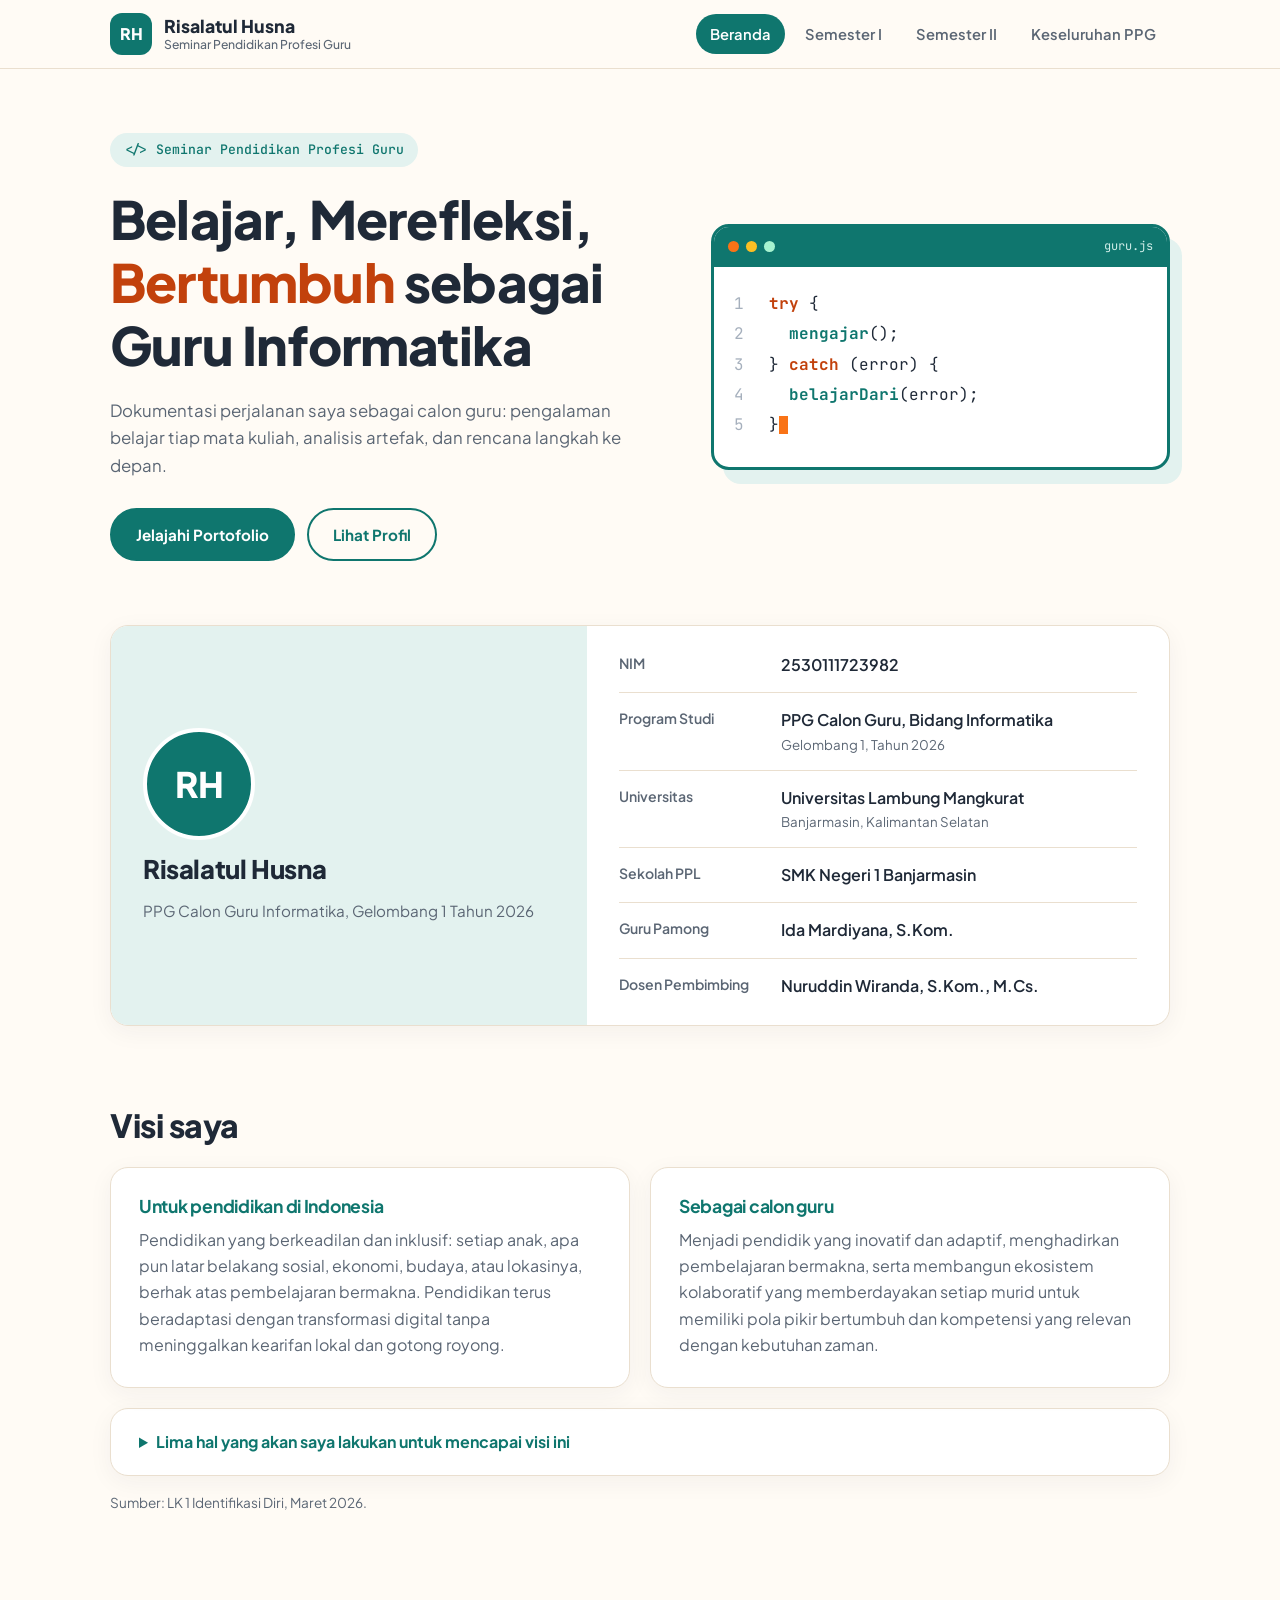
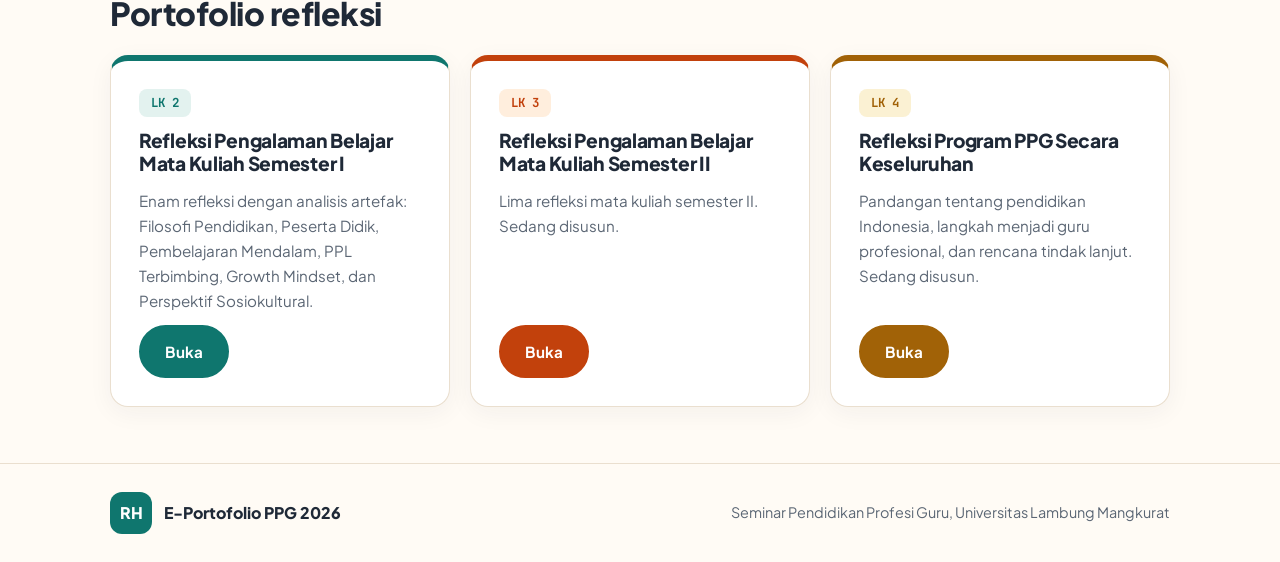
==== index.html @ b7bb1a1e "Upload awal proyek baru" ====
<!DOCTYPE html>
<html lang="id">
<head>
  <meta charset="UTF-8" />
  <meta name="viewport" content="width=device-width, initial-scale=1.0" />
  <title>E-Portofolio PPG 2026 | Risalatul Husna | Seminar Pendidikan Profesi Guru</title>
  <meta name="description" content="E-Portofolio refleksi PPG Calon Guru Informatika 2026 - Risalatul Husna, Universitas Lambung Mangkurat." />
  <link rel="preconnect" href="https://fonts.googleapis.com" />
  <link rel="preconnect" href="https://fonts.gstatic.com" crossorigin />
  <link href="https://fonts.googleapis.com/css2?family=Plus+Jakarta+Sans:wght@400;500;600;700;800&family=JetBrains+Mono:wght@400;500;700&display=swap" rel="stylesheet" />
  <link rel="stylesheet" href="assets/css/style.css" />
</head>
<body>

  <!-- NAVBAR -->
  <header class="nav">
    <div class="wrap">
      <a class="brand" href="index.html"><span class="logo">RH</span><span class="brand-t">Risalatul Husna<small>Seminar Pendidikan Profesi Guru</small></span></a>
      <nav aria-label="Menu utama">
        <ul>
          <li><a href="index.html" aria-current="page">Beranda</a></li>
          <li><a href="semester1/index.html">Semester I</a></li>
          <li><a href="semester2/index.html">Semester II</a></li>
          <li><a href="lk3/index.html">Keseluruhan PPG</a></li>
        </ul>
      </nav>
    </div>
  </header>

  <main>
    <!-- HERO -->
    <section class="hero">
      <div class="wrap">
        <div>
          <span class="tag">&lt;/&gt; Seminar Pendidikan Profesi Guru</span>
          <h1>Belajar, Merefleksi, <em>Bertumbuh</em> sebagai Guru Informatika</h1>
          <p>Dokumentasi perjalanan saya sebagai calon guru: pengalaman belajar tiap mata kuliah, analisis artefak, dan rencana langkah ke depan.</p>
          <div class="btns">
            <a class="btn" href="#portofolio">Jelajahi Portofolio</a>
            <a class="btn ghost" href="#profil">Lihat Profil</a>
          </div>
        </div>
        <div class="win" aria-label="Contoh kode: mengajar, menangkap error, belajar dari error">
          <div class="win-bar"><i></i><i></i><i></i><span>guru.js</span></div>
          <ol class="code">
            <li><span class="k">try</span> {</li>
            <li>  <span class="f">mengajar</span>();</li>
            <li>} <span class="k">catch</span> (error) {</li>
            <li>  <span class="f">belajarDari</span>(error);</li>
            <li>}<span class="caret"></span></li>
          </ol>
        </div>
      </div>
    </section>

    <!-- BIODATA -->
    <section id="profil" style="padding-top:24px">
      <div class="wrap">
        <div class="card bio">
          <div class="bio-id">
            <!-- Untuk memakai foto: ganti <div class="avatar">RH</div> dengan
                 <img class="avatar" src="assets/img/foto.jpg" alt="Foto Risalatul Husna" /> -->
            <div class="avatar" aria-hidden="true">RH</div>
            <h3>Risalatul Husna</h3>
            <p>PPG Calon Guru Informatika, Gelombang 1 Tahun 2026</p>
          </div>
          <dl>
            <div><dt>NIM</dt><dd>2530111723982</dd></div>
            <div><dt>Program Studi</dt><dd>PPG Calon Guru, Bidang Informatika<small>Gelombang 1, Tahun 2026</small></dd></div>
            <div><dt>Universitas</dt><dd>Universitas Lambung Mangkurat<small>Banjarmasin, Kalimantan Selatan</small></dd></div>
            <div><dt>Sekolah PPL</dt><dd>SMK Negeri 1 Banjarmasin</dd></div>
            <div><dt>Guru Pamong</dt><dd>Ida Mardiyana, S.Kom.</dd></div>
            <div><dt>Dosen Pembimbing</dt><dd>Nuruddin Wiranda, S.Kom., M.Cs.</dd></div>
          </dl>
        </div>
      </div>
    </section>

    <!-- VISI -->
    <section id="visi" style="padding-top:24px">
      <div class="wrap">
        <h2>Visi saya</h2>
        <div class="visi-grid">
          <div class="card visi">
            <h3>Untuk pendidikan di Indonesia</h3>
            <p>Pendidikan yang berkeadilan dan inklusif: setiap anak, apa pun latar belakang sosial, ekonomi, budaya, atau lokasinya, berhak atas pembelajaran bermakna. Pendidikan terus beradaptasi dengan transformasi digital tanpa meninggalkan kearifan lokal dan gotong royong.</p>
          </div>
          <div class="card visi">
            <h3>Sebagai calon guru</h3>
            <p>Menjadi pendidik yang inovatif dan adaptif, menghadirkan pembelajaran bermakna, serta membangun ekosistem kolaboratif yang memberdayakan setiap murid untuk memiliki pola pikir bertumbuh dan kompetensi yang relevan dengan kebutuhan zaman.</p>
          </div>
        </div>
        <details class="card langkah">
          <summary>Lima hal yang akan saya lakukan untuk mencapai visi ini</summary>
          <ol>
            <li>Terus meningkatkan kompetensi profesional, termasuk literasi sosiokultural dan literasi digital.</li>
            <li>Merancang pembelajaran yang fleksibel dan berpusat pada murid, sesuai keberagaman kebutuhan belajar.</li>
            <li>Berkolaborasi dengan siswa, orang tua, dan komunitas sekolah.</li>
            <li>Menumbuhkan growth mindset pada diri sendiri dan murid; kegagalan adalah bagian dari belajar.</li>
            <li>Merefleksikan praktik mengajar secara konsisten agar tetap relevan dan berpijak pada keadilan pendidikan.</li>
          </ol>
        </details>
        <p class="source">Sumber: LK 1 Identifikasi Diri, Maret 2026.</p>
      </div>
    </section>

    <!-- 3 PORTOFOLIO -->
    <section id="portofolio" style="padding-top:24px">
      <div class="wrap">
        <h2>Portofolio refleksi</h2>
        <div class="pf-grid">
          <article class="card pf">
            <span class="badge">LK 2</span>
            <h3>Refleksi Pengalaman Belajar Mata Kuliah Semester I</h3>
            <p>Enam refleksi dengan analisis artefak: Filosofi Pendidikan, Peserta Didik, Pembelajaran Mendalam, PPL Terbimbing, Growth Mindset, dan Perspektif Sosiokultural.</p>
            <a class="btn" href="semester1/index.html">Buka</a>
          </article>
          <article class="card pf s2">
            <span class="badge">LK 3</span>
            <h3>Refleksi Pengalaman Belajar Mata Kuliah Semester II</h3>
            <p>Lima refleksi mata kuliah semester II. Sedang disusun.</p>
            <a class="btn" href="semester2/index.html">Buka</a>
          </article>
          <article class="card pf s3">
            <span class="badge">LK 4</span>
            <h3>Refleksi Program PPG Secara Keseluruhan</h3>
            <p>Pandangan tentang pendidikan Indonesia, langkah menjadi guru profesional, dan rencana tindak lanjut. Sedang disusun.</p>
            <a class="btn" href="lk3/index.html">Buka</a>
          </article>
        </div>
      </div>
    </section>
  </main>

  <footer>
    <div class="wrap">
      <a class="brand" href="index.html"><span class="logo">RH</span> E-Portofolio PPG 2026</a>
      <span>Seminar Pendidikan Profesi Guru, Universitas Lambung Mangkurat</span>
    </div>
  </footer>

</body>
</html>
---- assets/css/style.css ----
/* =====================================================
   E-PORTOFOLIO PPG - RISALATUL HUSNA
   Satu file gaya untuk SEMUA halaman.
   Daftar isi:
   1. WARNA & FONT (ubah di sini)   7. KARTU PORTOFOLIO (beranda)
   2. DASAR                          8. FOOTER
   3. NAVBAR                         9. HALAMAN PORTOFOLIO (hub)
   4. HERO + JENDELA KODE           10. HALAMAN REFLEKSI (4C, artefak)
   5. BIODATA                       11. LK 3 + "SEGERA HADIR"
   6. VISI                          12. RESPONSIF
   ===================================================== */

/* ===== 1. WARNA & FONT ===== */
:root{
  --cream:#FFFBF5; --paper:#FFFFFF; --line:#EADFCF;
  --ink:#1F2937; --muted:#5B6674;
  --teal:#0F766E; --teal-l:#E3F2EF;
  --orange:#F97316; --orange-d:#C2410C; --orange-l:#FFEEDD;
  --mustard:#A16207; --mustard-l:#FBF1D3;
  /* warna 4C */
  --c-connection:#0F766E; --c-challenge:#C2410C; --c-concept:#6D28D9; --c-change:#4D7C0F;
  /* warna aksen halaman (diganti per portofolio lewat class di <body>) */
  --accent:var(--teal); --accent-l:var(--teal-l);
  --sans:'Plus Jakarta Sans',system-ui,sans-serif;
  --mono:'JetBrains Mono',ui-monospace,Consolas,monospace;
  --r:18px;
}
body.t-s2{--accent:var(--orange-d);--accent-l:var(--orange-l)}
body.t-s3{--accent:var(--mustard);--accent-l:var(--mustard-l)}

/* ===== 2. DASAR ===== */
*{box-sizing:border-box;margin:0;padding:0}
html{scroll-behavior:smooth}
body{font-family:var(--sans);background:var(--cream);color:var(--ink);line-height:1.65;font-size:1rem}
a{color:inherit}
.wrap{max-width:1100px;margin:0 auto;padding:0 20px}
section{padding:56px 0}
h1,h2,h3{line-height:1.2;letter-spacing:-.015em}
h2{font-size:clamp(1.5rem,3vw,2rem);font-weight:800;margin-bottom:22px}
.btn{display:inline-flex;align-items:center;gap:8px;padding:12px 24px;border-radius:999px;font-weight:700;font-size:.95rem;text-decoration:none;border:2px solid var(--accent);background:var(--accent);color:#fff}
.btn:hover{filter:brightness(1.1)}
.btn.ghost{background:transparent;color:var(--accent)}
.btn.ghost:hover{background:var(--accent-l);filter:none}
:focus-visible{outline:3px solid var(--orange);outline-offset:3px;border-radius:6px}
.card{background:var(--paper);border:1px solid var(--line);border-radius:var(--r);box-shadow:0 6px 24px rgba(31,41,55,.05)}

/* ===== 3. NAVBAR ===== */
.nav{position:sticky;top:0;z-index:20;background:rgba(255,251,245,.92);backdrop-filter:blur(8px);border-bottom:1px solid var(--line)}
.nav .wrap{display:flex;align-items:center;justify-content:space-between;gap:16px;min-height:68px;flex-wrap:wrap}
.brand{display:flex;align-items:center;gap:12px;text-decoration:none;font-weight:800;font-size:1.1rem}
.brand-t{display:flex;flex-direction:column;line-height:1.25}
.brand-t small{font-weight:500;font-size:.76rem;color:var(--muted)}
.logo{width:42px;height:42px;border-radius:12px;background:var(--teal);color:#fff;display:grid;place-items:center;font-weight:800;font-size:1rem}
.nav ul{display:flex;gap:6px;list-style:none;flex-wrap:wrap}
.nav ul a{display:block;padding:8px 14px;border-radius:999px;font-weight:600;font-size:.92rem;text-decoration:none;color:var(--muted)}
.nav ul a:hover{background:var(--teal-l);color:var(--teal)}
.nav ul a[aria-current="page"]{background:var(--teal);color:#fff}

/* ===== 4. HERO + JENDELA KODE ===== */
.hero{padding:64px 0 40px}
.hero .wrap{display:grid;grid-template-columns:1.1fr .9fr;gap:40px;align-items:center}
.tag{display:inline-block;font-family:var(--mono);font-size:.82rem;font-weight:500;color:var(--teal);background:var(--teal-l);padding:6px 14px;border-radius:999px;margin-bottom:20px}
.hero h1{font-size:clamp(2.1rem,5vw,3.3rem);font-weight:800;margin-bottom:20px}
.hero h1 em{font-style:normal;color:var(--orange-d)}
.hero p{color:var(--muted);max-width:46ch;margin-bottom:28px;font-size:1.05rem}
.hero .btns{display:flex;gap:12px;flex-wrap:wrap}
.win{position:relative;background:var(--paper);border:3px solid var(--teal);border-radius:18px;box-shadow:12px 14px 0 var(--teal-l);overflow:hidden}
.win-bar{background:var(--teal);padding:10px 14px;display:flex;gap:7px;align-items:center}
.win-bar i{width:11px;height:11px;border-radius:50%;background:var(--orange)}
.win-bar i:nth-child(2){background:#FBBF24}.win-bar i:nth-child(3){background:#A7F3D0}
.win-bar span{margin-left:auto;font-family:var(--mono);font-size:.75rem;color:#CFEDE8}
ol.code{list-style:none;counter-reset:n;font-family:var(--mono);font-size:clamp(.8rem,1.6vw,1rem);padding:22px 20px 26px;line-height:1.9}
ol.code li{counter-increment:n;white-space:pre}
ol.code li::before{content:counter(n);display:inline-block;width:2.2em;color:#A6B0BD}
.k{color:var(--orange-d);font-weight:700}.f{color:var(--teal);font-weight:700}.cm{color:#7A8594}
.caret{display:inline-block;width:.55em;height:1.1em;background:var(--orange);vertical-align:-.2em;animation:blink 1.1s steps(1) infinite}
@keyframes blink{50%{opacity:0}}
@media (prefers-reduced-motion:reduce){.caret{animation:none}html{scroll-behavior:auto}}

/* ===== 5. BIODATA ===== */
.bio{display:grid;grid-template-columns:.9fr 1.1fr;overflow:hidden}
.bio-id{padding:32px;background:var(--teal-l);display:flex;flex-direction:column;gap:14px;justify-content:center}
.avatar{width:112px;height:112px;border-radius:50%;background:var(--teal);color:#fff;display:grid;place-items:center;font-size:2.2rem;font-weight:800;border:4px solid #fff;object-fit:cover}
.bio-id h3{font-size:1.6rem;font-weight:800}
.bio-id p{color:var(--muted);font-size:.95rem}
.bio dl{padding:12px 32px}
.bio dl div{display:grid;grid-template-columns:150px 1fr;gap:12px;padding:14px 0;border-bottom:1px solid var(--line)}
.bio dl div:last-child{border-bottom:0}
.bio dt{color:var(--muted);font-size:.88rem;font-weight:600}
.bio dd{font-weight:600}
.bio dd small{display:block;font-weight:400;color:var(--muted)}

/* ===== 6. VISI ===== */
.visi-grid{display:grid;grid-template-columns:1fr 1fr;gap:20px}
.visi{padding:28px}
.visi h3{font-size:1.1rem;margin-bottom:10px;color:var(--teal)}
.visi p{color:var(--muted)}
.source{font-size:.85rem;color:var(--muted);margin-top:16px}
details.langkah{margin-top:20px;padding:20px 28px}
details.langkah summary{cursor:pointer;font-weight:700;color:var(--teal)}
details.langkah ol{margin:14px 0 0 20px;color:var(--muted)}
details.langkah li{margin-bottom:8px}

/* ===== 7. KARTU PORTOFOLIO (beranda) ===== */
.pf-grid{display:grid;grid-template-columns:repeat(3,1fr);gap:20px}
.pf{--c:var(--teal);--cl:var(--teal-l);padding:28px;border-top:6px solid var(--c);display:flex;flex-direction:column;gap:12px}
.pf.s2{--c:var(--orange-d);--cl:var(--orange-l)}
.pf.s3{--c:var(--mustard);--cl:var(--mustard-l)}
.badge{align-self:flex-start;font-family:var(--mono);font-size:.78rem;font-weight:700;color:var(--c);background:var(--cl);padding:4px 12px;border-radius:8px}
.pf h3{font-size:1.2rem;font-weight:800}
.pf p{color:var(--muted);font-size:.95rem;flex:1}
.pf .btn{align-self:flex-start;background:var(--c);border-color:var(--c)}

/* ===== 8. FOOTER ===== */
footer{border-top:1px solid var(--line);padding:28px 0;color:var(--muted);font-size:.9rem}
footer .wrap{display:flex;justify-content:space-between;gap:16px;flex-wrap:wrap;align-items:center}
footer .brand{font-size:1rem;color:var(--ink)}

/* ===== 9. HALAMAN PORTOFOLIO (hub semester) ===== */
.crumb{font-size:.9rem;color:var(--muted);margin-bottom:14px}
.crumb a{color:var(--accent);font-weight:600}
.hub-head{padding:48px 0 16px}
.seminar-line{margin-left:10px;font-weight:700;font-size:.9rem;color:var(--muted)}
.hub-head h1{font-size:clamp(1.8rem,4vw,2.6rem);font-weight:800;margin:10px 0 12px}
.hub-head p{color:var(--muted);max-width:60ch}
.idchip{display:inline-block;margin-top:18px;padding:8px 16px;border-radius:999px;background:var(--accent-l);color:var(--accent);font-weight:600;font-size:.9rem}
.course-grid{display:grid;grid-template-columns:repeat(auto-fill,minmax(300px,1fr));gap:18px}
.course{padding:24px;border-left:6px solid var(--accent);text-decoration:none;display:block}
.course:hover{box-shadow:0 10px 30px rgba(31,41,55,.1)}
.course small{font-family:var(--mono);color:var(--accent);font-weight:700}
.course h3{font-size:1.05rem;margin:6px 0}
.course p{color:var(--muted);font-size:.9rem}

/* ===== 10. HALAMAN REFLEKSI ===== */
.rf-head{padding:44px 0 8px}
.rf-head h1{font-size:clamp(1.7rem,4vw,2.4rem);font-weight:800;margin:10px 0}
.c4{display:grid;grid-template-columns:1fr 1fr;gap:18px}
.c4-card{--k:var(--accent);padding:26px;border-top:5px solid var(--k)}
.c4-card.connection{--k:var(--c-connection)}.c4-card.challenge{--k:var(--c-challenge)}
.c4-card.concept{--k:var(--c-concept)}.c4-card.change{--k:var(--c-change)}
.c4-tag{font-family:var(--mono);font-weight:700;color:var(--k);margin-bottom:4px}
.c4-q{font-size:.85rem;color:var(--muted);margin-bottom:12px}
.c4-card ol,.c4-card ul{margin-left:20px}
.c4-card li{margin-bottom:8px}
.artefak{padding:32px;border-left:6px solid var(--accent)}
.art-block{margin-bottom:20px}
.art-block h3{font-size:.95rem;color:var(--accent);margin-bottom:4px}
.art-block ol{margin-left:20px}
.penutup{margin-top:20px;padding:36px 40px;border-radius:var(--r);background:var(--accent-l);position:relative}
.penutup::before{content:"\201C";position:absolute;top:2px;left:16px;font-size:4.5rem;color:var(--accent);opacity:.35;line-height:1}
.penutup p{font-size:1.08rem;font-style:italic;max-width:70ch}
.pn{display:flex;justify-content:space-between;gap:12px;flex-wrap:wrap;padding:32px 0}

/* ===== 11. LK 3 + "SEGERA HADIR" ===== */
.lk3-sec{padding:32px;margin-bottom:18px;border-left:6px solid var(--accent)}
.lk3-sec h2{font-size:1.3rem;margin-bottom:12px}
.soon{padding:48px 28px;text-align:center;border:2px dashed var(--line);border-radius:var(--r);color:var(--muted)}
.soon strong{display:block;font-size:1.2rem;color:var(--ink);margin-bottom:6px}

/* ===== 12. RESPONSIF ===== */
@media (max-width:860px){
  .hero .wrap,.bio,.visi-grid,.pf-grid,.c4{grid-template-columns:1fr}
  .hero{padding-top:36px}
  .win{box-shadow:8px 10px 0 var(--teal-l)}
  .bio dl{padding:8px 22px}
  .bio dl div{grid-template-columns:1fr;gap:2px}
  .nav .wrap{padding-top:8px;padding-bottom:8px}
  .penutup{padding:32px 22px}
}
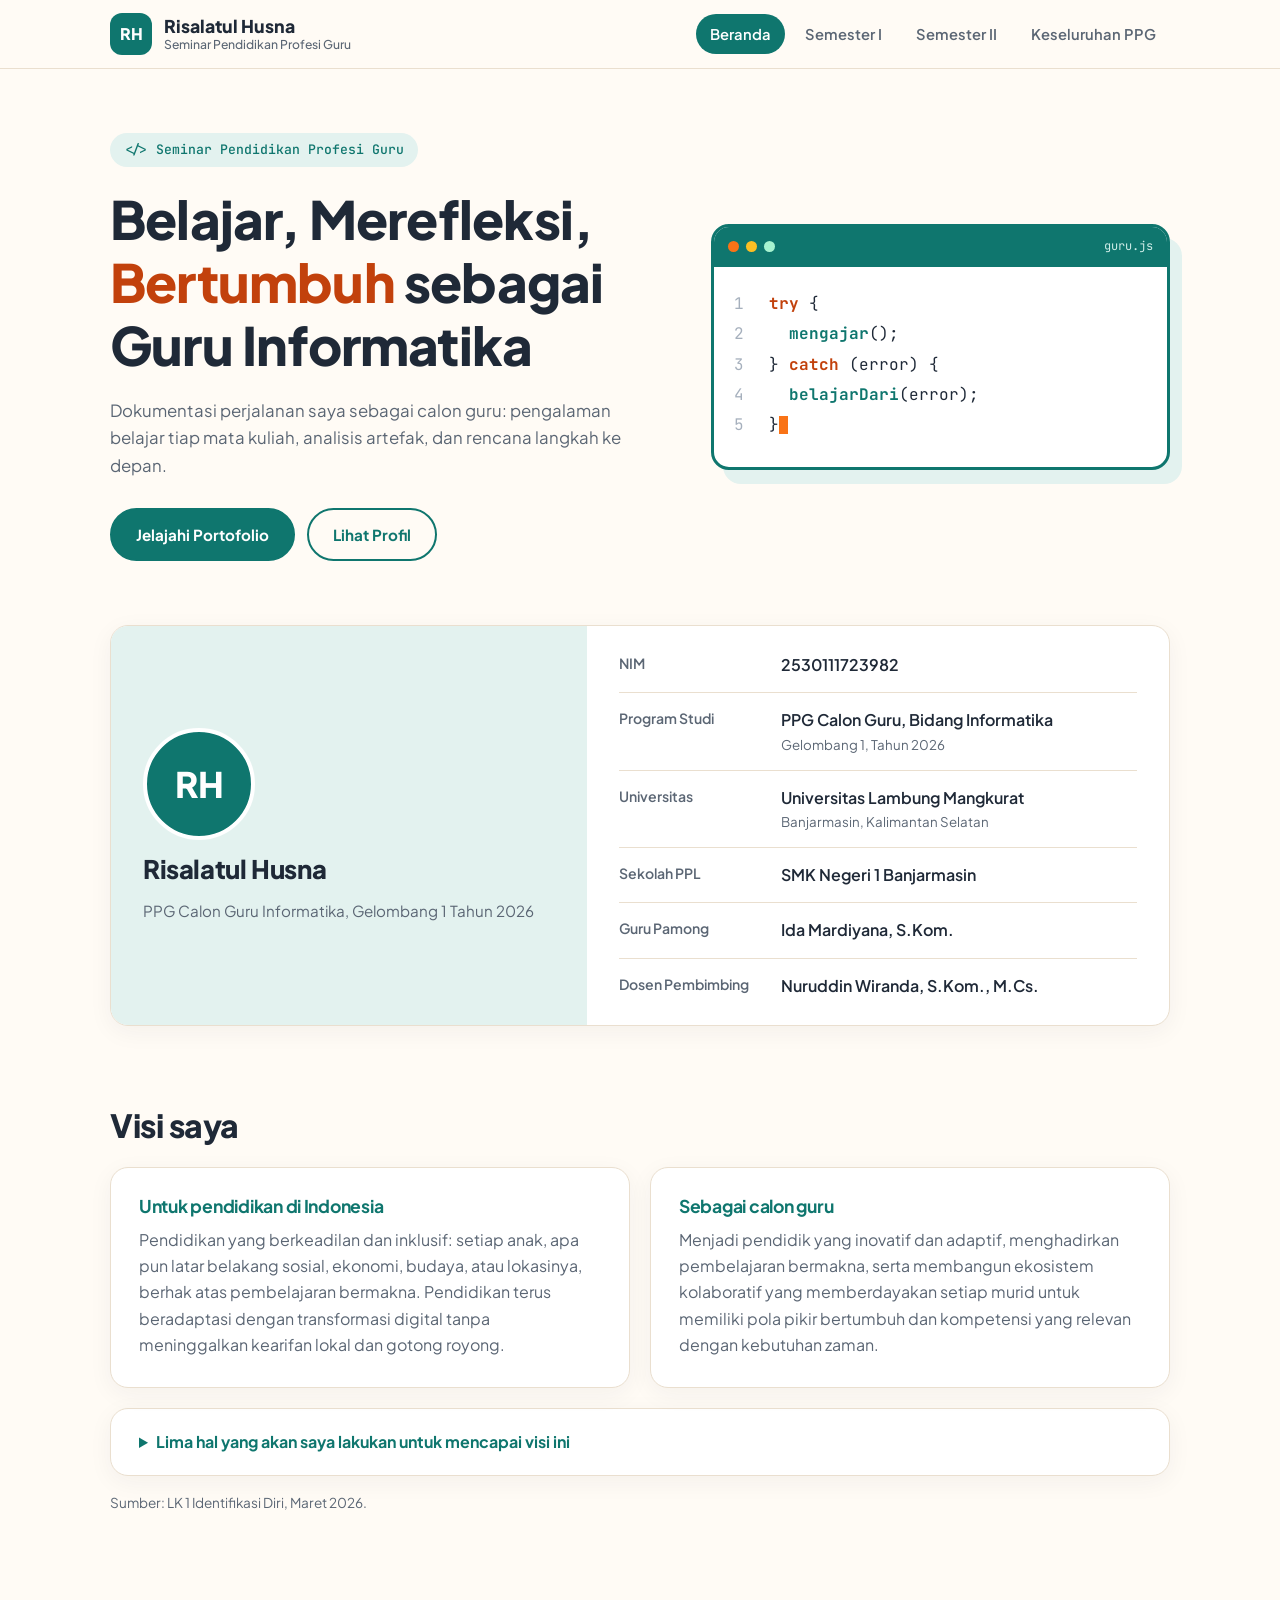
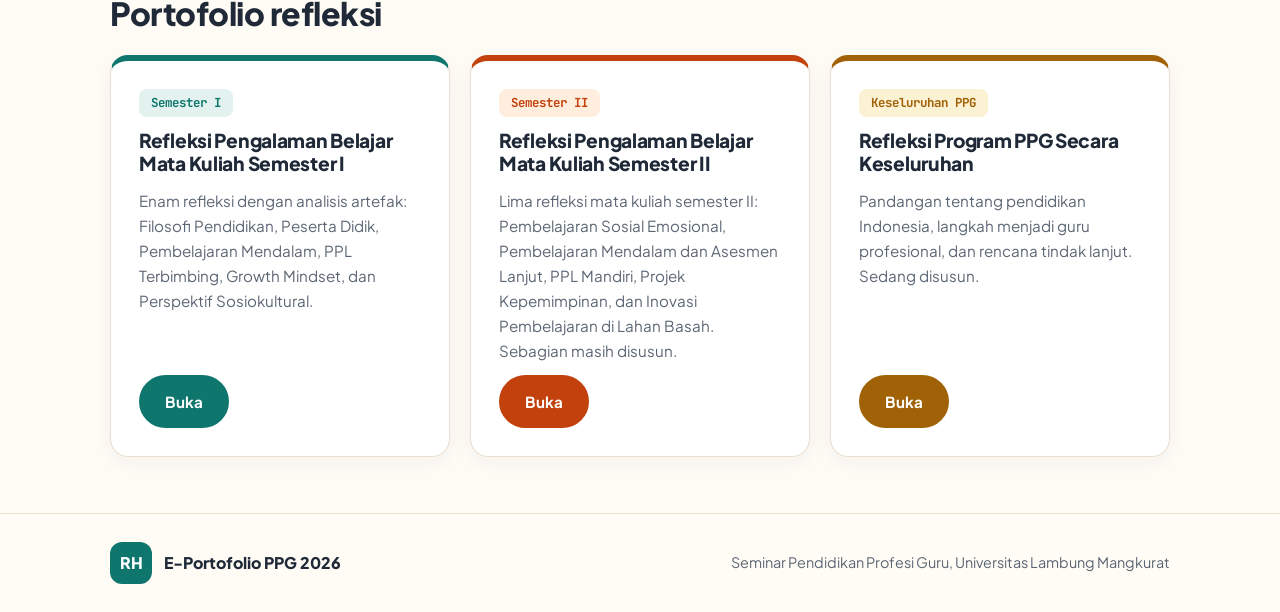
==== commit 314c92df: "update" ====
--- a/index.html
+++ b/index.html
@@ -3,6 +3,7 @@
 <head>
   <meta charset="UTF-8" />
   <meta name="viewport" content="width=device-width, initial-scale=1.0" />
+  <meta name="robots" content="noindex, nofollow" />
   <title>E-Portofolio PPG 2026 | Risalatul Husna | Seminar Pendidikan Profesi Guru</title>
   <meta name="description" content="E-Portofolio refleksi PPG Calon Guru Informatika 2026 - Risalatul Husna, Universitas Lambung Mangkurat." />
   <link rel="preconnect" href="https://fonts.googleapis.com" />
@@ -21,7 +22,7 @@
           <li><a href="index.html" aria-current="page">Beranda</a></li>
           <li><a href="semester1/index.html">Semester I</a></li>
           <li><a href="semester2/index.html">Semester II</a></li>
-          <li><a href="lk3/index.html">Keseluruhan PPG</a></li>
+          <li><a href="keseluruhan-ppg/index.html">Keseluruhan PPG</a></li>
         </ul>
       </nav>
     </div>
@@ -110,22 +111,22 @@
         <h2>Portofolio refleksi</h2>
         <div class="pf-grid">
           <article class="card pf">
-            <span class="badge">LK 2</span>
+            <span class="badge">Semester I</span>
             <h3>Refleksi Pengalaman Belajar Mata Kuliah Semester I</h3>
             <p>Enam refleksi dengan analisis artefak: Filosofi Pendidikan, Peserta Didik, Pembelajaran Mendalam, PPL Terbimbing, Growth Mindset, dan Perspektif Sosiokultural.</p>
             <a class="btn" href="semester1/index.html">Buka</a>
           </article>
           <article class="card pf s2">
-            <span class="badge">LK 3</span>
+            <span class="badge">Semester II</span>
             <h3>Refleksi Pengalaman Belajar Mata Kuliah Semester II</h3>
-            <p>Lima refleksi mata kuliah semester II. Sedang disusun.</p>
+            <p>Lima refleksi mata kuliah semester II: Pembelajaran Sosial Emosional, Pembelajaran Mendalam dan Asesmen Lanjut, PPL Mandiri, Projek Kepemimpinan, dan Inovasi Pembelajaran di Lahan Basah. Sebagian masih disusun.</p>
             <a class="btn" href="semester2/index.html">Buka</a>
           </article>
           <article class="card pf s3">
-            <span class="badge">LK 4</span>
+            <span class="badge">Keseluruhan PPG</span>
             <h3>Refleksi Program PPG Secara Keseluruhan</h3>
             <p>Pandangan tentang pendidikan Indonesia, langkah menjadi guru profesional, dan rencana tindak lanjut. Sedang disusun.</p>
-            <a class="btn" href="lk3/index.html">Buka</a>
+            <a class="btn" href="keseluruhan-ppg/index.html">Buka</a>
           </article>
         </div>
       </div>
--- a/assets/css/style.css
+++ b/assets/css/style.css
@@ -157,6 +157,13 @@
 .soon{padding:48px 28px;text-align:center;border:2px dashed var(--line);border-radius:var(--r);color:var(--muted)}
 .soon strong{display:block;font-size:1.2rem;color:var(--ink);margin-bottom:6px}
 
+/* ===== 13. TAUTAN ARTEFAK KOSONG + STATUS ===== */
+a.btn[href="#"]{pointer-events:none;background:#E5E7EB;border-color:#E5E7EB;color:#5B6674;font-size:0}
+a.btn[href="#"]::after{content:"Tautan artefak menyusul";font-size:1rem}
+.stat{display:inline-block;margin-top:10px;font-size:.82rem;font-weight:700;padding:2px 10px;border-radius:999px}
+.stat.ok{background:var(--teal-l);color:var(--teal)}.stat.wip{background:#FFF1D6;color:#7A4F00}
+.course.wip{border-left-color:#D9A400}
+
 /* ===== 12. RESPONSIF ===== */
 @media (max-width:860px){
   .hero .wrap,.bio,.visi-grid,.pf-grid,.c4{grid-template-columns:1fr}
